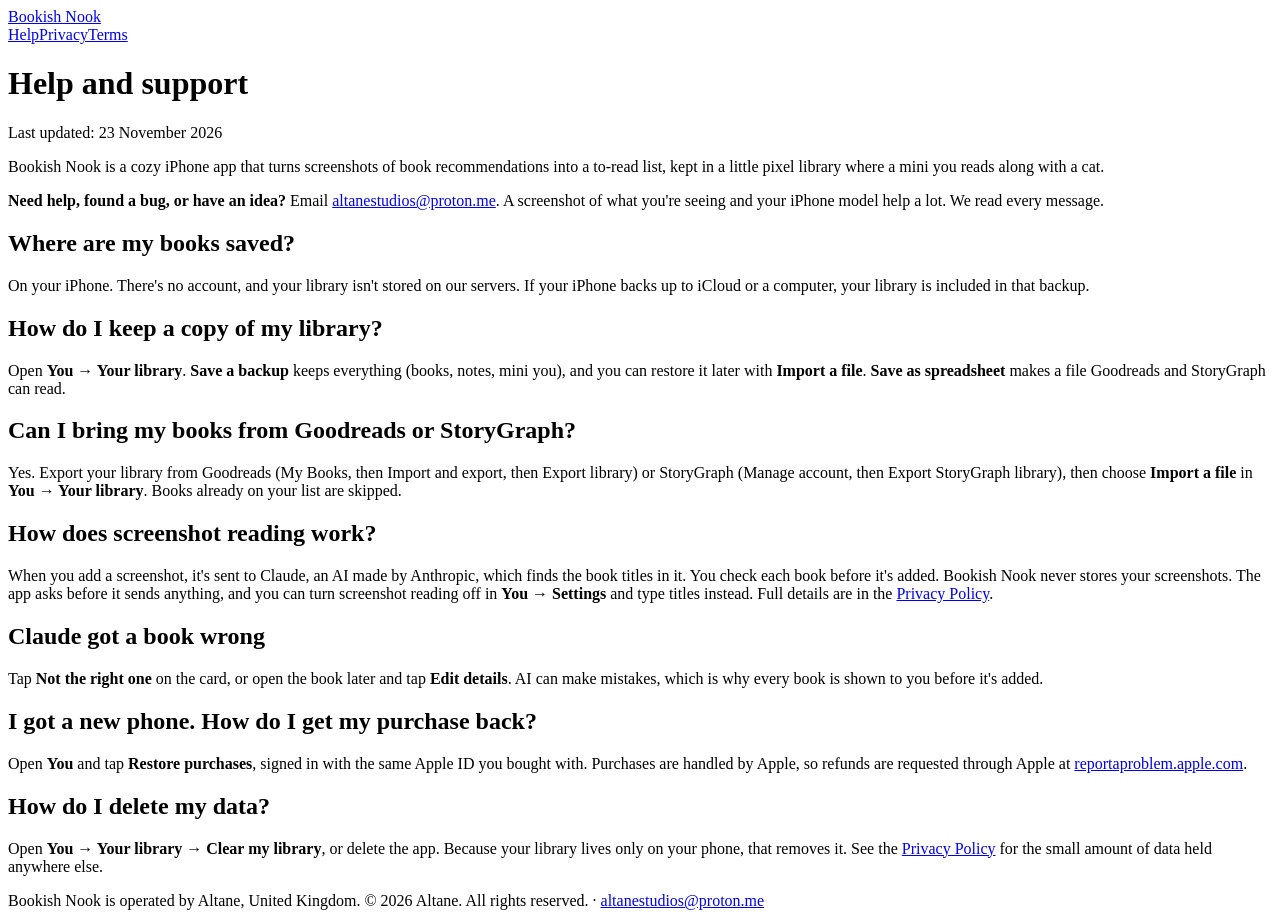
==== support/index.html @ 7c87864e "Add Bookish Nook help, privacy policy and terms pages Co-Authored-By: Claude Opus 5.5 <noreply@anthr" ====
<!doctype html>
<html lang="en">
<head>
<meta charset="utf-8">
<meta name="viewport" content="width=device-width, initial-scale=1">
<title>Help — Bookish Nook</title>
<meta name="description" content="Help and contact for Bookish Nook, the cozy reading app that turns your book screenshots into a to-read list.">
<link rel="preconnect" href="https://fonts.googleapis.com">
<link rel="stylesheet" href="https://fonts.googleapis.com/css2?family=Pixelify+Sans:wght@600&family=Atkinson+Hyperlegible:wght@400;700&display=swap">
<link rel="stylesheet" href="/bookish-nook-legal/style.css">
</head>
<body>
<main>
<header><a class="brand" href="/bookish-nook-legal/">Bookish Nook</a><nav><a href="/bookish-nook-legal/support/" aria-current="page">Help</a><a href="/bookish-nook-legal/privacy/">Privacy</a><a href="/bookish-nook-legal/terms/">Terms</a></nav></header>
<h1>Help and support</h1>
<p class="muted">Last updated: 23 November 2026</p>
<p>Bookish Nook is a cozy iPhone app that turns screenshots of book recommendations into a to-read list, kept in a little pixel library where a mini you reads along with a cat.</p>
<div class="card"><p><b>Need help, found a bug, or have an idea?</b> Email <a href="mailto:altanestudios@proton.me">altanestudios@proton.me</a>. A screenshot of what you're seeing and your iPhone model help a lot. We read every message.</p></div>

<h2>Where are my books saved?</h2>
<p>On your iPhone. There's no account, and your library isn't stored on our servers. If your iPhone backs up to iCloud or a computer, your library is included in that backup.</p>

<h2>How do I keep a copy of my library?</h2>
<p>Open <b>You → Your library</b>. <b>Save a backup</b> keeps everything (books, notes, mini you), and you can restore it later with <b>Import a file</b>. <b>Save as spreadsheet</b> makes a file Goodreads and StoryGraph can read.</p>

<h2>Can I bring my books from Goodreads or StoryGraph?</h2>
<p>Yes. Export your library from Goodreads (My Books, then Import and export, then Export library) or StoryGraph (Manage account, then Export StoryGraph library), then choose <b>Import a file</b> in <b>You → Your library</b>. Books already on your list are skipped.</p>

<h2>How does screenshot reading work?</h2>
<p>When you add a screenshot, it's sent to Claude, an AI made by Anthropic, which finds the book titles in it. You check each book before it's added. Bookish Nook never stores your screenshots. The app asks before it sends anything, and you can turn screenshot reading off in <b>You → Settings</b> and type titles instead. Full details are in the <a href="/bookish-nook-legal/privacy/">Privacy Policy</a>.</p>

<h2>Claude got a book wrong</h2>
<p>Tap <b>Not the right one</b> on the card, or open the book later and tap <b>Edit details</b>. AI can make mistakes, which is why every book is shown to you before it's added.</p>

<h2>I got a new phone. How do I get my purchase back?</h2>
<p>Open <b>You</b> and tap <b>Restore purchases</b>, signed in with the same Apple ID you bought with. Purchases are handled by Apple, so refunds are requested through Apple at <a href="https://reportaproblem.apple.com">reportaproblem.apple.com</a>.</p>

<h2>How do I delete my data?</h2>
<p>Open <b>You → Your library → Clear my library</b>, or delete the app. Because your library lives only on your phone, that removes it. See the <a href="/bookish-nook-legal/privacy/">Privacy Policy</a> for the small amount of data held anywhere else.</p>
<footer>Bookish Nook is operated by Altane, United Kingdom. &copy; 2026 Altane. All rights reserved. · <a href="mailto:altanestudios@proton.me">altanestudios@proton.me</a></footer>
</main>
</body>
</html>
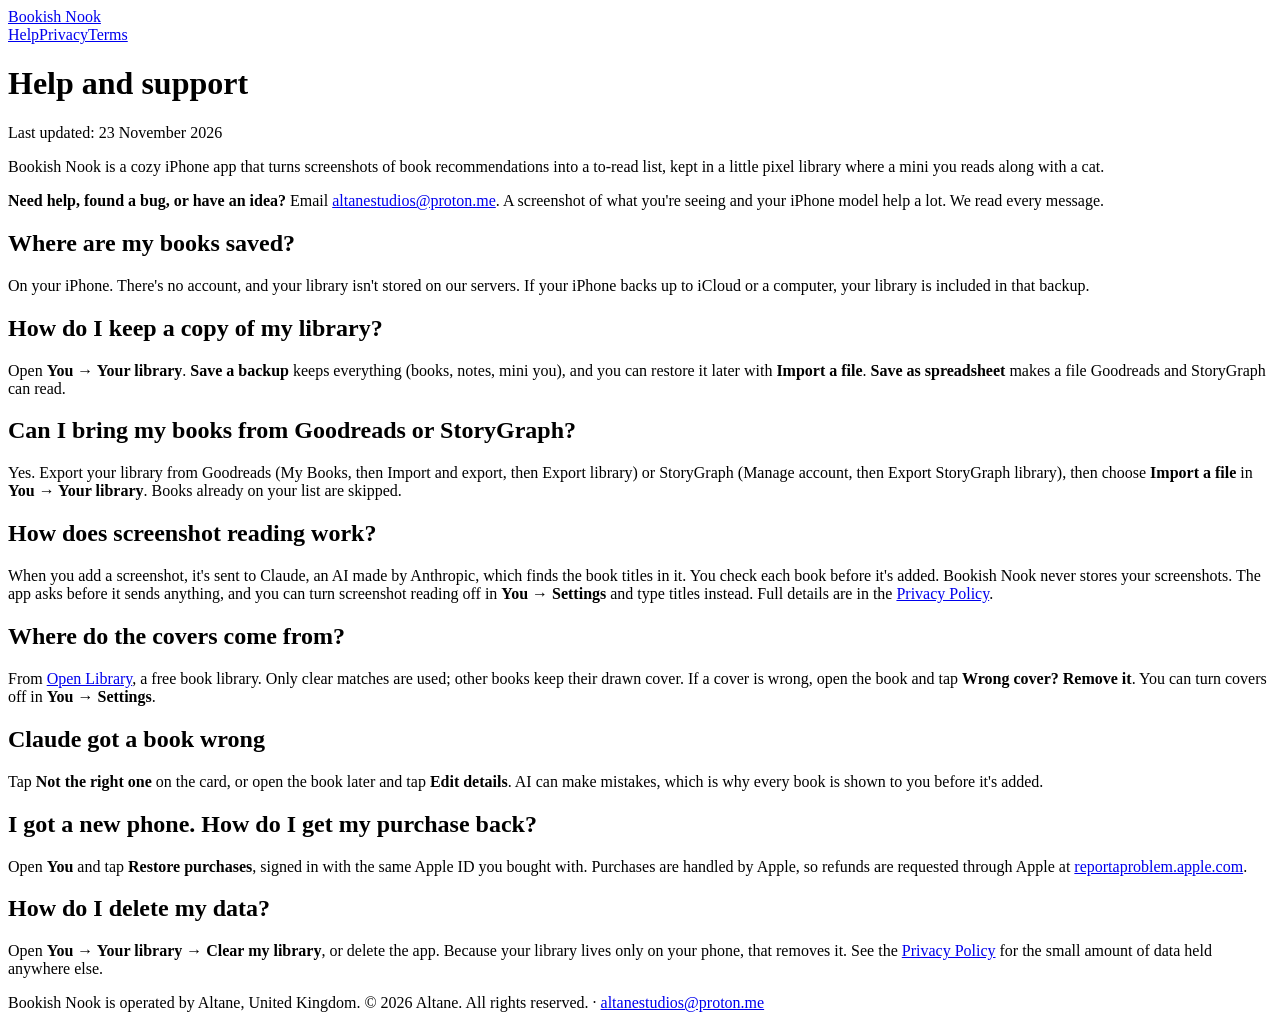
==== commit 26b55b37: "Privacy policy and help: real covers from Open Library Co-Authored-By: Claude Opus 5.5 <noreply@anth" ====
--- a/support/index.html
+++ b/support/index.html
@@ -29,6 +29,9 @@
 <h2>How does screenshot reading work?</h2>
 <p>When you add a screenshot, it's sent to Claude, an AI made by Anthropic, which finds the book titles in it. You check each book before it's added. Bookish Nook never stores your screenshots. The app asks before it sends anything, and you can turn screenshot reading off in <b>You → Settings</b> and type titles instead. Full details are in the <a href="/bookish-nook-legal/privacy/">Privacy Policy</a>.</p>
 
+<h2>Where do the covers come from?</h2>
+<p>From <a href="https://openlibrary.org">Open Library</a>, a free book library. Only clear matches are used; other books keep their drawn cover. If a cover is wrong, open the book and tap <b>Wrong cover? Remove it</b>. You can turn covers off in <b>You → Settings</b>.</p>
+
 <h2>Claude got a book wrong</h2>
 <p>Tap <b>Not the right one</b> on the card, or open the book later and tap <b>Edit details</b>. AI can make mistakes, which is why every book is shown to you before it's added.</p>
 
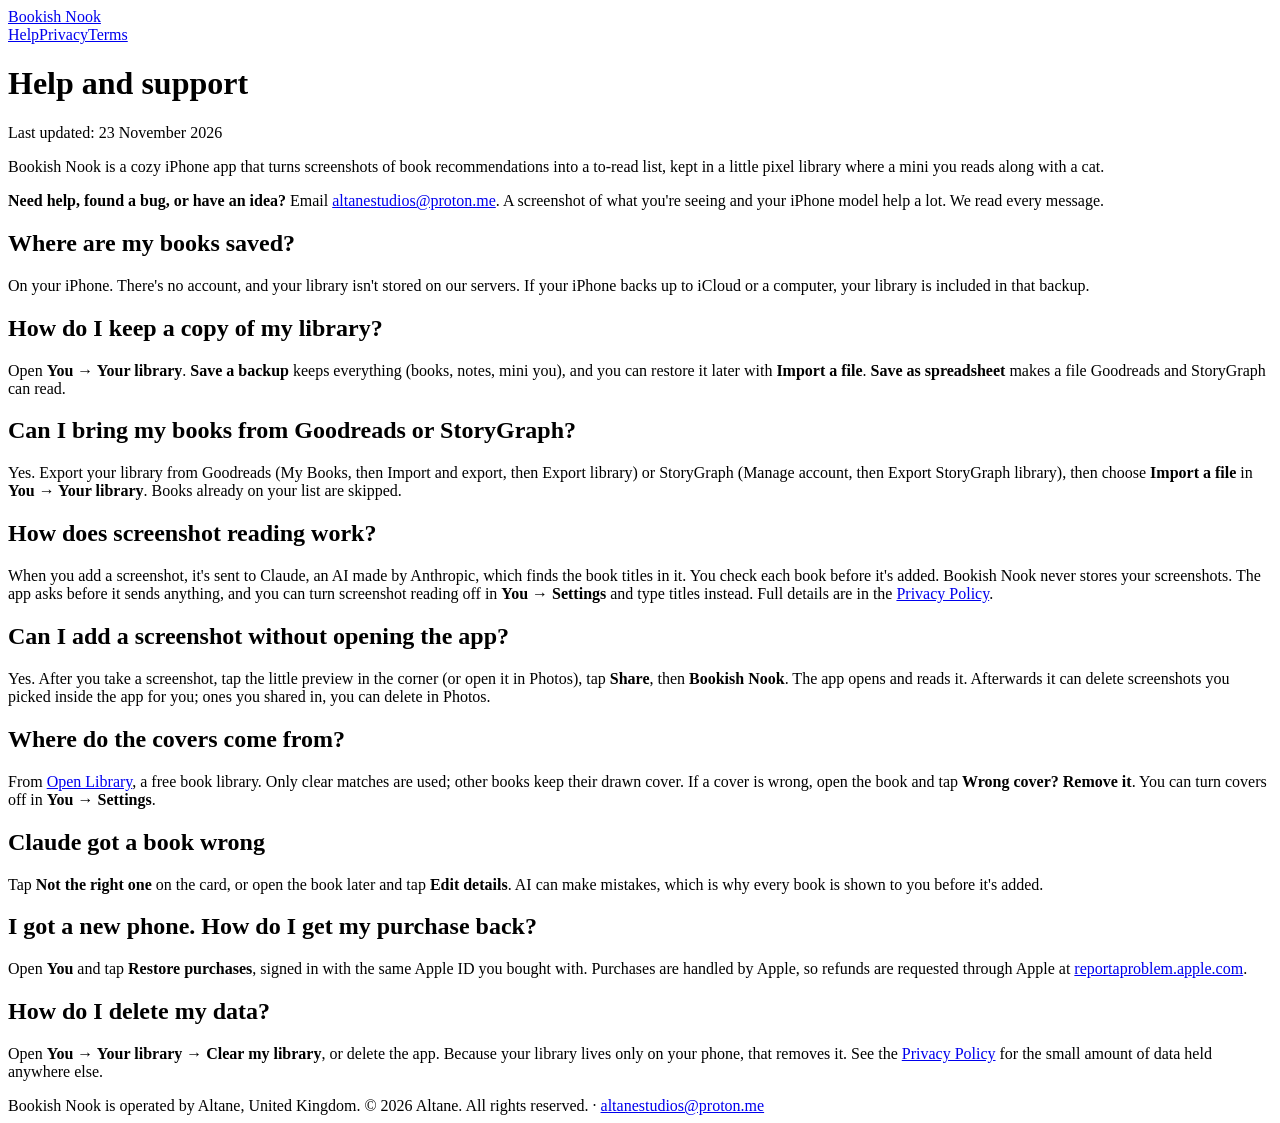
==== commit 03689085: "Privacy policy and help: sharing screenshots and deleting them from Photos Co-Authored-By: Claude Op" ====
--- a/support/index.html
+++ b/support/index.html
@@ -29,6 +29,9 @@
 <h2>How does screenshot reading work?</h2>
 <p>When you add a screenshot, it's sent to Claude, an AI made by Anthropic, which finds the book titles in it. You check each book before it's added. Bookish Nook never stores your screenshots. The app asks before it sends anything, and you can turn screenshot reading off in <b>You → Settings</b> and type titles instead. Full details are in the <a href="/bookish-nook-legal/privacy/">Privacy Policy</a>.</p>
 
+<h2>Can I add a screenshot without opening the app?</h2>
+<p>Yes. After you take a screenshot, tap the little preview in the corner (or open it in Photos), tap <b>Share</b>, then <b>Bookish Nook</b>. The app opens and reads it. Afterwards it can delete screenshots you picked inside the app for you; ones you shared in, you can delete in Photos.</p>
+
 <h2>Where do the covers come from?</h2>
 <p>From <a href="https://openlibrary.org">Open Library</a>, a free book library. Only clear matches are used; other books keep their drawn cover. If a cover is wrong, open the book and tap <b>Wrong cover? Remove it</b>. You can turn covers off in <b>You → Settings</b>.</p>
 
